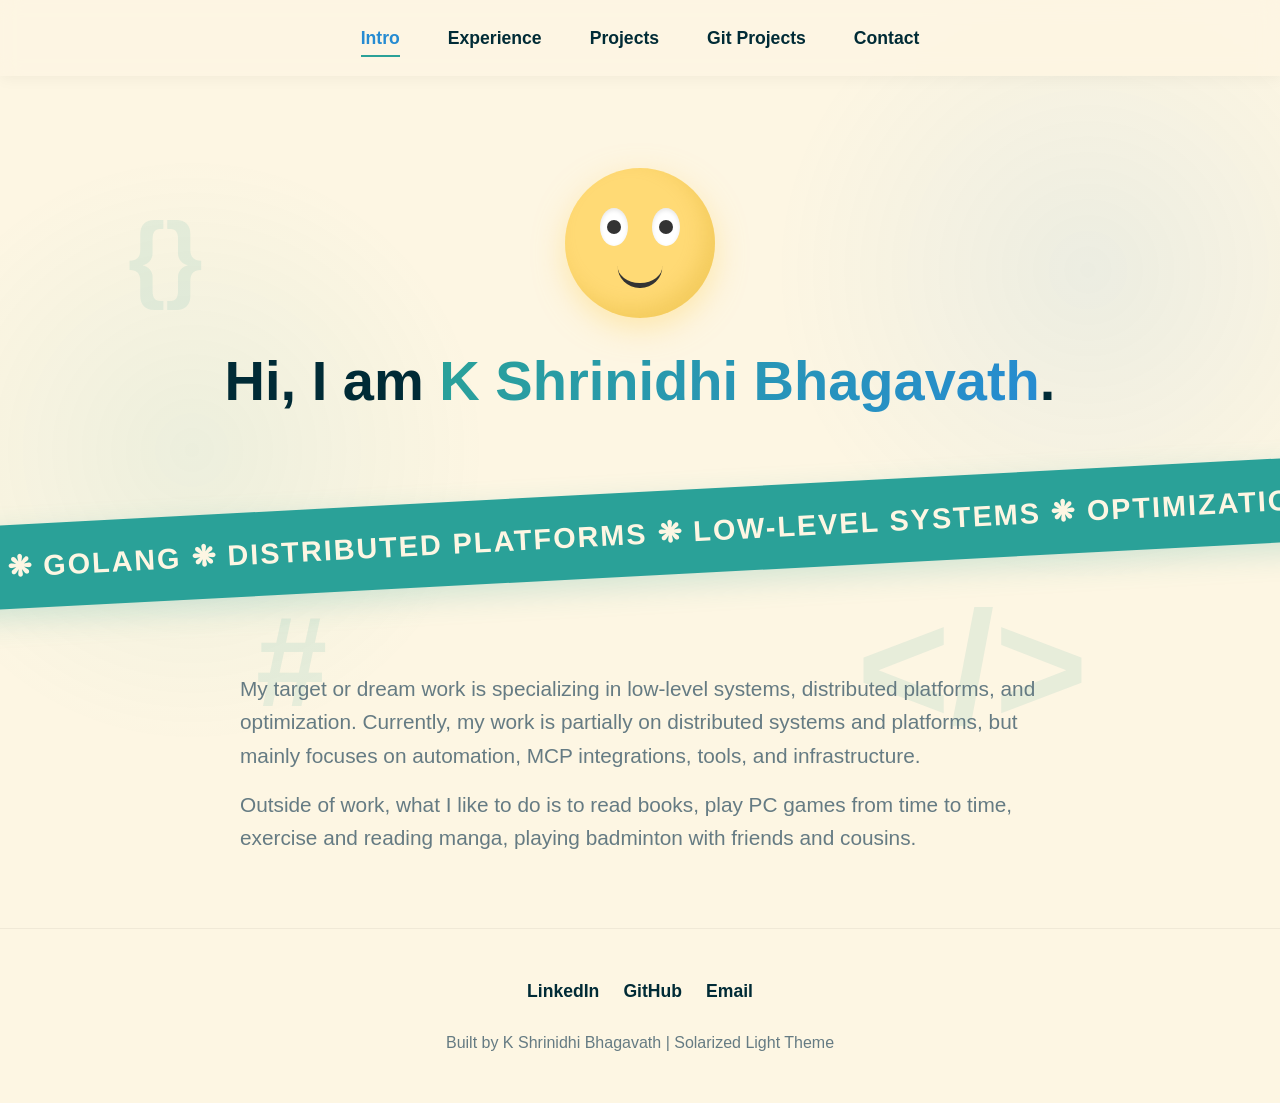
==== index.html @ 5f4f1380 "Completely overhauled portfolio to modern single-page Solarized Light theme with CSS animations" ====
<!DOCTYPE html>
<html lang="en">
<head>
    <meta charset="UTF-8">
    <meta name="viewport" content="width=device-width, initial-scale=1.0">
    <title>K Shrinidhi Bhagavath | Software Engineer</title>
    <link rel="stylesheet" href="assets/css/style.css">
    <script src="assets/js/main.js" defer></script>
</head>
<body>
    <div id="grid-trail"></div>
    <div class="bg-animation"></div>
    
    <!-- Floating Background Shapes -->
    <div class="floating-shape shape-1">{}</div>
    <div class="floating-shape shape-2">&lt;/&gt;</div>
    <div class="floating-shape shape-3">#</div>

    <nav>
        <a href="index.html" class="active">Intro</a>
        <a href="experience.html">Experience</a>
        <a href="projects.html">Projects</a>
        <a href="git_projects.html">Git Projects</a>
        <a href="contact.html">Contact</a>
    </nav>
    <div class="container">
        
        <section id="intro" class="page-section fade-up" style="margin-top: 3rem;">
            <header class="hero">
                <!-- Cute Interactive Face -->
                <div class="interactive-face" id="interactive-face">
                    <div class="eye left-eye"><div class="pupil"></div></div>
                    <div class="eye right-eye"><div class="pupil"></div></div>
                    <div class="mouth smile" id="face-mouth"></div>
                </div>

                <h1>Hi, I am <span>K Shrinidhi Bhagavath</span>.</h1>
                
                <!-- Marquee Animation (Pizza Burger Style) -->
                <div class="marquee-wrapper">
                    <div class="marquee">
                        <span>C++ ❋ GOLANG ❋ DISTRIBUTED PLATFORMS ❋ LOW-LEVEL SYSTEMS ❋ OPTIMIZATION ❋ KUBERNETES</span>
                        <span>C++ ❋ GOLANG ❋ DISTRIBUTED PLATFORMS ❋ LOW-LEVEL SYSTEMS ❋ OPTIMIZATION ❋ KUBERNETES</span>
                    </div>
                </div>

                <div style="font-size: 1.15rem; max-width: 800px; text-align: left; margin-top: 2rem; color: var(--text-main);">
                    <p style="margin-bottom: 1rem;">My target or dream work is specializing in low-level systems, distributed platforms, and optimization. Currently, my work is partially on distributed systems and platforms, but mainly focuses on automation, MCP integrations, tools, and infrastructure.</p>
                    <p>Outside of work, what I like to do is to read books, play PC games from time to time, exercise and reading manga, playing badminton with friends and cousins.</p>
                </div>
            </header>
        </section>

    </div>
    <footer>
        <div class="social-links">
            <a href="https://www.linkedin.com/in/kashribha/" target="_blank">LinkedIn</a>
            <a href="https://github.com/kaybee1928" target="_blank">GitHub</a>
            <a href="mailto:shrinidhibhagavath11@gmail.com">Email</a>
        </div>
        <p>Built by K Shrinidhi Bhagavath | Solarized Light Theme</p>
    </footer>
</body>
</html>
---- assets/css/style.css ----
:root {
  --base03:    #002b36;
  --base02:    #073642;
  --base01:    #586e75;
  --base00:    #657b83;
  --base0:     #839496;
  --base1:     #93a1a1;
  --base2:     #eee8d5;
  --base3:     #fdf6e3;
  --yellow:    #b58900;
  --orange:    #cb4b16;
  --red:       #dc322f;
  --magenta:   #d33682;
  --violet:    #6c71c4;
  --blue:      #268bd2;
  --cyan:      #2aa198;
  --green:     #859900;

  --bg: var(--base3);
  --bg-alt: var(--base2);
  --text-main: var(--base00);
  --text-bold: var(--base03);
  --accent: var(--cyan);
}

* { margin: 0; padding: 0; box-sizing: border-box; }

body {
  font-family: 'Segoe UI', Tahoma, Geneva, Verdana, sans-serif;
  background-color: var(--bg);
  color: var(--text-main);
  line-height: 1.6;
  overflow-x: hidden;
  display: flex;
  flex-direction: column;
  min-height: 100vh;
}

/* Background animation */
.bg-animation {
  position: fixed;
  top: 0; left: 0; width: 100vw; height: 100vh;
  z-index: -1;
  background: radial-gradient(circle at 15% 50%, rgba(42, 161, 152, 0.08), transparent 25%),
              radial-gradient(circle at 85% 30%, rgba(38, 139, 210, 0.08), transparent 25%);
  animation: bgShift 15s ease-in-out infinite alternate;
}

@keyframes bgShift {
  0% { transform: scale(1) translate(0px, 0px); }
  50% { transform: scale(1.1) translate(20px, -20px); }
  100% { transform: scale(1) translate(-20px, 20px); }
}

nav {
  display: flex;
  justify-content: center;
  padding: 1.5rem;
  background: rgba(253, 246, 227, 0.9);
  backdrop-filter: blur(10px);
  position: fixed;
  width: 100%;
  top: 0;
  z-index: 100;
  box-shadow: 0 2px 15px rgba(0,0,0,0.05);
}

nav a {
  color: var(--text-bold);
  text-decoration: none;
  margin: 0 1.5rem;
  font-weight: 600;
  font-size: 1.1rem;
  position: relative;
  transition: color 0.3s ease;
}

nav a:hover { color: var(--accent); }
nav a.active { color: var(--blue); }

nav a::after {
  content: '';
  position: absolute;
  width: 0; height: 2px;
  bottom: -5px; left: 0;
  background-color: var(--accent);
  transition: width 0.3s ease;
}

nav a:hover::after, nav a.active::after { width: 100%; }

.container {
  max-width: 1100px;
  margin: 120px auto 50px;
  padding: 0 2rem;
  flex: 1;
}

.page-section {
  animation: fadeIn 0.8s ease-out forwards;
}

header.hero {
  display: flex;
  flex-direction: column;
  justify-content: center;
  align-items: center;
  text-align: center;
  margin-top: 5vh;
}

.profile-img-container {
    width: 200px;
    height: 200px;
    border-radius: 50%;
    overflow: hidden;
    margin-bottom: 2rem;
    border: 4px solid var(--accent);
    box-shadow: 0 10px 25px rgba(42, 161, 152, 0.3);
}

.profile-img-container img {
    width: 100%;
    height: 100%;
    object-fit: cover;
}

@keyframes fadeIn {
  from { opacity: 0; transform: translateY(20px); }
  to { opacity: 1; transform: translateY(0); }
}

h1 {
  font-size: 3.5rem;
  color: var(--text-bold);
  line-height: 1.1;
  margin-bottom: 1rem;
}

h1 span {
  background: linear-gradient(120deg, var(--cyan), var(--blue));
  -webkit-background-clip: text;
  -webkit-text-fill-color: transparent;
  display: inline-block;
}

.hero p {
  font-size: 1.3rem;
  max-width: 800px;
  margin-bottom: 1.5rem;
  color: var(--text-main);
}

.hobbies-section {
    margin-top: 2rem;
    display: flex;
    justify-content: center;
    gap: 1.5rem;
    flex-wrap: wrap;
}

.hobby-badge {
    padding: 0.5rem 1.2rem;
    background: var(--bg-alt);
    border-radius: 30px;
    color: var(--text-bold);
    font-weight: 500;
    box-shadow: 0 2px 5px rgba(0,0,0,0.05);
    display: flex;
    align-items: center;
    gap: 0.5rem;
}

.section-title {
  font-size: 2.5rem;
  color: var(--text-bold);
  margin-bottom: 3rem;
  position: relative;
  display: inline-block;
}

.section-title::after {
  content: '';
  position: absolute;
  width: 50%;
  height: 4px;
  background: var(--accent);
  bottom: -10px;
  left: 0;
  border-radius: 2px;
}

/* Projects Grid & Cards */
.projects-grid {
  display: grid;
  grid-template-columns: repeat(auto-fill, minmax(320px, 1fr));
  gap: 2.5rem;
}

.project-card {
  background: var(--bg-alt);
  border-radius: 12px;
  overflow: hidden;
  transition: all 0.4s cubic-bezier(0.175, 0.885, 0.32, 1.275);
  box-shadow: 0 4px 15px rgba(0,0,0,0.05);
  border-top: 4px solid transparent;
  cursor: pointer;
  display: flex;
  flex-direction: column;
}

.project-card:hover {
  transform: translateY(-10px);
  box-shadow: 0 20px 35px rgba(0,0,0,0.1);
  border-top: 4px solid var(--accent);
}

.project-img {
    height: 180px;
    width: 100%;
    background-color: var(--base2);
    display: flex;
    align-items: center;
    justify-content: center;
    overflow: hidden;
}

.project-img img {
    width: 100%;
    height: 100%;
    object-fit: cover;
    transition: transform 0.5s ease;
}

.project-card:hover .project-img img {
    transform: scale(1.05);
}

.project-content {
    padding: 1.5rem;
    flex-grow: 1;
    display: flex;
    flex-direction: column;
}

.project-content h3 {
  font-size: 1.3rem;
  color: var(--text-bold);
  margin-bottom: 0.8rem;
}

.project-content .year {
  display: inline-block;
  padding: 0.2rem 0.8rem;
  background: rgba(38, 139, 210, 0.1);
  color: var(--blue);
  border-radius: 20px;
  font-size: 0.8rem;
  font-weight: bold;
  margin-bottom: 1rem;
  align-self: flex-start;
}

.project-content p.short-desc {
  margin-bottom: 1.5rem;
  font-size: 0.95rem;
  color: var(--text-main);
  flex-grow: 1;
}

/* Timeline for Experience */
.timeline {
  border-left: 2px solid var(--accent);
  padding-left: 2rem;
  margin-left: 1rem;
  max-width: 800px;
}

.timeline-item {
  position: relative;
  margin-bottom: 3rem;
  background: var(--bg-alt);
  padding: 2rem;
  border-radius: 8px;
  box-shadow: 0 4px 10px rgba(0,0,0,0.03);
}

.timeline-item::before {
  content: '';
  position: absolute;
  width: 20px; height: 20px;
  background: var(--accent);
  border-radius: 50%;
  left: -2.8rem;
  top: 30px;
  box-shadow: 0 0 0 6px var(--bg);
}

.timeline-date {
  color: var(--accent);
  font-weight: bold;
  margin-bottom: 0.5rem;
  display: block;
  font-size: 1.1rem;
}

.timeline-content h3 {
  color: var(--text-bold);
  font-size: 1.5rem;
  margin-bottom: 0.2rem;
}

.timeline-content h4 {
  color: var(--base01);
  font-weight: 600;
  font-size: 1.1rem;
  margin-bottom: 1rem;
}

.timeline-content ul {
    list-style: none;
}

.timeline-content ul li {
    margin-bottom: 0.8rem;
    padding-left: 1.5rem;
    position: relative;
}

.timeline-content ul li::before {
    content: '▹';
    position: absolute;
    left: 0;
    color: var(--accent);
}

/* Contact Form */
.contact-form {
    max-width: 600px;
    background: var(--bg-alt);
    padding: 3rem;
    border-radius: 12px;
    box-shadow: 0 10px 30px rgba(0,0,0,0.05);
}

.form-group {
    margin-bottom: 1.5rem;
}

.form-group label {
    display: block;
    margin-bottom: 0.5rem;
    color: var(--text-bold);
    font-weight: 600;
}

.form-group input, .form-group textarea {
    width: 100%;
    padding: 1rem;
    border: 2px solid var(--base2);
    border-radius: 6px;
    background: var(--bg);
    color: var(--text-main);
    font-family: inherit;
    font-size: 1rem;
    transition: all 0.3s ease;
}

.form-group input:focus, .form-group textarea:focus {
    outline: none;
    border-color: var(--accent);
    box-shadow: 0 0 0 3px rgba(42, 161, 152, 0.1);
}

.btn-submit {
    padding: 1rem 2.5rem;
    background-color: var(--accent);
    color: var(--bg);
    border: none;
    border-radius: 4px;
    font-weight: bold;
    font-size: 1.1rem;
    cursor: pointer;
    transition: all 0.3s ease;
    width: 100%;
}

.btn-submit:hover {
    background-color: var(--blue);
    transform: translateY(-2px);
    box-shadow: 0 5px 15px rgba(38, 139, 210, 0.4);
}

/* Modal styles */
.modal-overlay {
    position: fixed;
    top: 0; left: 0; width: 100%; height: 100%;
    background: rgba(0, 43, 54, 0.6);
    backdrop-filter: blur(5px);
    display: flex;
    align-items: center;
    justify-content: center;
    z-index: 1000;
    opacity: 0;
    pointer-events: none;
    transition: opacity 0.3s ease;
}

.modal-overlay.active {
    opacity: 1;
    pointer-events: all;
}

.modal-content {
    background: var(--bg);
    width: 90%;
    max-width: 800px;
    max-height: 90vh;
    overflow-y: auto;
    border-radius: 12px;
    padding: 3rem;
    position: relative;
    transform: translateY(30px) scale(0.95);
    transition: all 0.3s cubic-bezier(0.175, 0.885, 0.32, 1.275);
    box-shadow: 0 25px 50px rgba(0,0,0,0.2);
}

.modal-overlay.active .modal-content {
    transform: translateY(0) scale(1);
}

.modal-close {
    position: absolute;
    top: 1.5rem; right: 1.5rem;
    background: var(--bg-alt);
    border: none;
    width: 40px; height: 40px;
    border-radius: 50%;
    font-size: 1.5rem;
    color: var(--text-bold);
    cursor: pointer;
    display: flex;
    align-items: center;
    justify-content: center;
    transition: all 0.2s ease;
}

.modal-close:hover {
    background: var(--red);
    color: var(--bg);
}

.modal-body h2 {
    color: var(--text-bold);
    font-size: 2rem;
    margin-bottom: 1rem;
    padding-right: 2rem;
}

.modal-body .modal-meta {
    color: var(--accent);
    font-weight: 600;
    margin-bottom: 2rem;
    display: flex;
    gap: 1rem;
}

.modal-body p {
    margin-bottom: 1.5rem;
    font-size: 1.1rem;
}

.modal-body ul {
    margin-bottom: 2rem;
    padding-left: 1.5rem;
}

.modal-body ul li {
    margin-bottom: 0.8rem;
}

footer {
  text-align: center;
  padding: 3rem;
  border-top: 1px solid rgba(0,0,0,0.05);
  margin-top: auto;
}

.social-links {
  display: flex;
  justify-content: center;
  gap: 1.5rem;
  margin-bottom: 1.5rem;
}

.social-links a {
  color: var(--text-bold);
  font-size: 1.1rem;
  transition: all 0.3s ease;
  text-decoration: none;
  font-weight: bold;
}

.social-links a:hover {
  color: var(--accent);
  transform: translateY(-3px);
}

.fade-up {
  opacity: 0;
  transform: translateY(30px);
  transition: opacity 0.8s ease-out, transform 0.8s ease-out;
}

.fade-up.visible {
  opacity: 1;
  transform: translateY(0);
}






/* Interactive Face (Super Cute!) */
.interactive-face {
    width: 150px; height: 150px;
    background: #ffda75;
    border-radius: 50%;
    position: relative;
    margin: 0 auto 2rem;
    box-shadow: inset -10px -10px 20px rgba(200, 150, 0, 0.2), 0 10px 30px rgba(255, 218, 117, 0.5);
    cursor: pointer;
    z-index: 10;
    transition: transform 0.2s cubic-bezier(0.175, 0.885, 0.32, 1.275);
}
.interactive-face:hover { transform: scale(1.05); }

.eye {
    width: 28px; height: 38px;
    background: white;
    border-radius: 50%;
    position: absolute;
    top: 40px;
    box-shadow: inset 0 2px 4px rgba(0,0,0,0.1);
    transition: all 0.1s;
}
.eye.blink { height: 4px; top: 58px; background: #333; box-shadow: none; }
.eye.blink .pupil { display: none; }
.left-eye { left: 35px; } .right-eye { right: 35px; }

.pupil {
    width: 14px; height: 14px; background: #333;
    border-radius: 50%; position: absolute; top: 50%; left: 50%;
    transform: translate(-50%, -50%);
}

.mouth {
    position: absolute; bottom: 30px; left: 50%;
    transform: translateX(-50%);
    transition: all 0.2s cubic-bezier(0.175, 0.885, 0.32, 1.275);
    box-sizing: border-box;
}

/* Emotions */
.mouth.smile {
    width: 45px; height: 22px;
    border-bottom: 5px solid #333;
    border-radius: 0 0 50px 50px;
}
.mouth.surprised {
    width: 22px; height: 22px; background: #333; border-radius: 50%;
}
.mouth.neutral {
    width: 25px; height: 6px; background: #333; border-radius: 4px;
}
.mouth.big-smile {
    width: 50px; height: 30px; background: #333; border-radius: 0 0 50px 50px; overflow: hidden;
}
.mouth.big-smile::after {
    content:''; position:absolute; bottom:-5px; left:50%; transform:translateX(-50%);
    width:35px; height:20px; background:#ff6b81; border-radius:50%;
}
.mouth.kissing {
    width: 18px; height: 18px; border: 5px solid #333; border-radius: 50%; background: transparent;
}
.mouth.proud {
    width: 35px; height: 12px; border-top: 5px solid #333; border-radius: 50px 50px 0 0;
    transform: translateX(-50%) rotate(15deg);
}
.mouth.excited {
    width: 45px; height: 35px; background: #333; border-radius: 0 0 50px 50px; overflow: hidden;
}
.mouth.excited::after {
    content:''; position:absolute; bottom:0; left:50%; transform:translateX(-50%);
    width:25px; height:15px; background:#ff6b81; border-radius:50% 50% 0 0;
}

/* Grid Trail */
#grid-trail {
    position: fixed; top: 0; left: 0; width: 100vw; height: 100vh;
    z-index: -2; display: grid;
    grid-template-columns: repeat(var(--columns), 1fr);
    grid-template-rows: repeat(var(--rows), 1fr);
}
.grid-cell {
    border-right: 1px solid rgba(42, 161, 152, 0.04);
    border-bottom: 1px solid rgba(42, 161, 152, 0.04);
    transition: background-color 0.8s ease, transform 0.5s ease;
}
.grid-cell.active {
    background-color: rgba(42, 161, 152, 0.25);
    transform: scale(0.85);
    transition: none;
    border-radius: 6px;
}

/* Pizza-Burger Style Marquee & Shapes */
.marquee-wrapper {
    width: 110vw; overflow: hidden; background: var(--accent); color: var(--bg);
    padding: 1.2rem 0; transform: rotate(-3deg);
    margin: 4rem -5vw; box-shadow: 0 10px 30px rgba(42, 161, 152, 0.2);
    position: relative; z-index: 5;
}
.marquee {
    white-space: nowrap; display: flex; animation: scrollMarquee 25s linear infinite;
    font-weight: 800; font-size: 1.8rem; letter-spacing: 2px;
}
.marquee span { padding-right: 3rem; }
@keyframes scrollMarquee { 0% { transform: translateX(0%); } 100% { transform: translateX(-50%); } }

.floating-shape {
    position: fixed; font-weight: 900; color: rgba(42, 161, 152, 0.1);
    z-index: -1; pointer-events: none; transition: transform 0.1s linear;
}
.shape-1 { top: 20%; left: 10%; font-size: 6rem; }
.shape-2 { top: 60%; right: 15%; font-size: 10rem; }
.shape-3 { bottom: 15%; left: 20%; font-size: 8rem; }
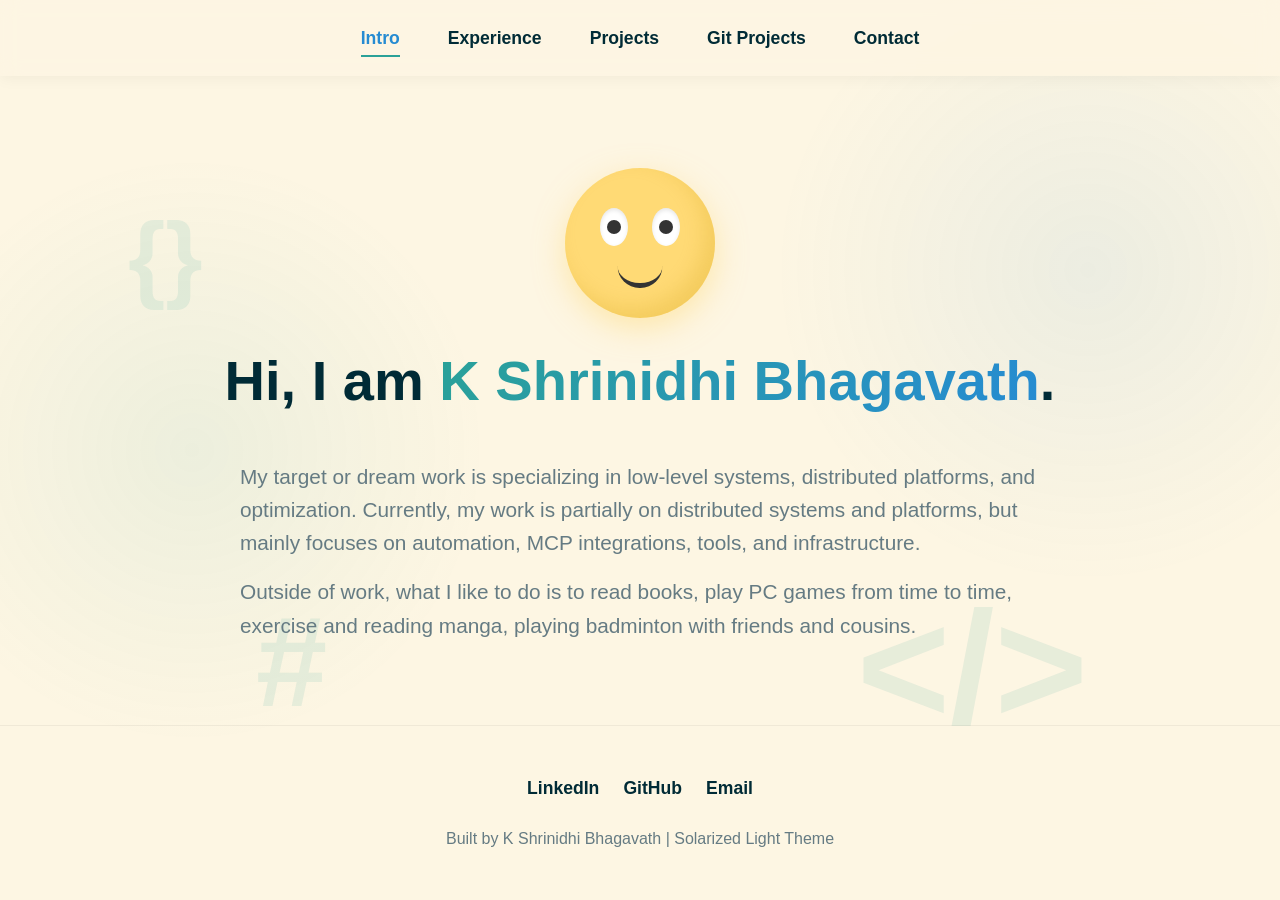
==== commit fc5f4c52: "Fix UI animations" ====
--- a/index.html
+++ b/index.html
@@ -36,14 +36,6 @@
 
                 <h1>Hi, I am <span>K Shrinidhi Bhagavath</span>.</h1>
                 
-                <!-- Marquee Animation (Pizza Burger Style) -->
-                <div class="marquee-wrapper">
-                    <div class="marquee">
-                        <span>C++ ❋ GOLANG ❋ DISTRIBUTED PLATFORMS ❋ LOW-LEVEL SYSTEMS ❋ OPTIMIZATION ❋ KUBERNETES</span>
-                        <span>C++ ❋ GOLANG ❋ DISTRIBUTED PLATFORMS ❋ LOW-LEVEL SYSTEMS ❋ OPTIMIZATION ❋ KUBERNETES</span>
-                    </div>
-                </div>
-
                 <div style="font-size: 1.15rem; max-width: 800px; text-align: left; margin-top: 2rem; color: var(--text-main);">
                     <p style="margin-bottom: 1rem;">My target or dream work is specializing in low-level systems, distributed platforms, and optimization. Currently, my work is partially on distributed systems and platforms, but mainly focuses on automation, MCP integrations, tools, and infrastructure.</p>
                     <p>Outside of work, what I like to do is to read books, play PC games from time to time, exercise and reading manga, playing badminton with friends and cousins.</p>
--- a/assets/css/style.css
+++ b/assets/css/style.css
@@ -636,3 +636,26 @@
 .shape-1 { top: 20%; left: 10%; font-size: 6rem; }
 .shape-2 { top: 60%; right: 15%; font-size: 10rem; }
 .shape-3 { bottom: 15%; left: 20%; font-size: 8rem; }
+
+/* Fixed Grid Trail */
+#grid-trail {
+    position: fixed;
+    top: 0; left: 0;
+    width: 100vw; height: 100vh;
+    z-index: -2;
+    display: grid;
+    grid-template-columns: repeat(var(--columns), 1fr);
+    grid-template-rows: repeat(var(--rows), 1fr);
+    overflow: hidden;
+    pointer-events: none; /* Crucial: Let mouse events pass through to document! */
+}
+.grid-cell {
+    border-right: 1px solid rgba(42, 161, 152, 0.05); /* very faint line */
+    border-bottom: 1px solid rgba(42, 161, 152, 0.05);
+    transition: background-color 0.8s ease; /* Slow fade out */
+    background-color: transparent;
+}
+.grid-cell.active {
+    background-color: rgba(42, 161, 152, 0.25); /* Cyan highlight */
+    transition: background-color 0s; /* Instant highlight */
+}
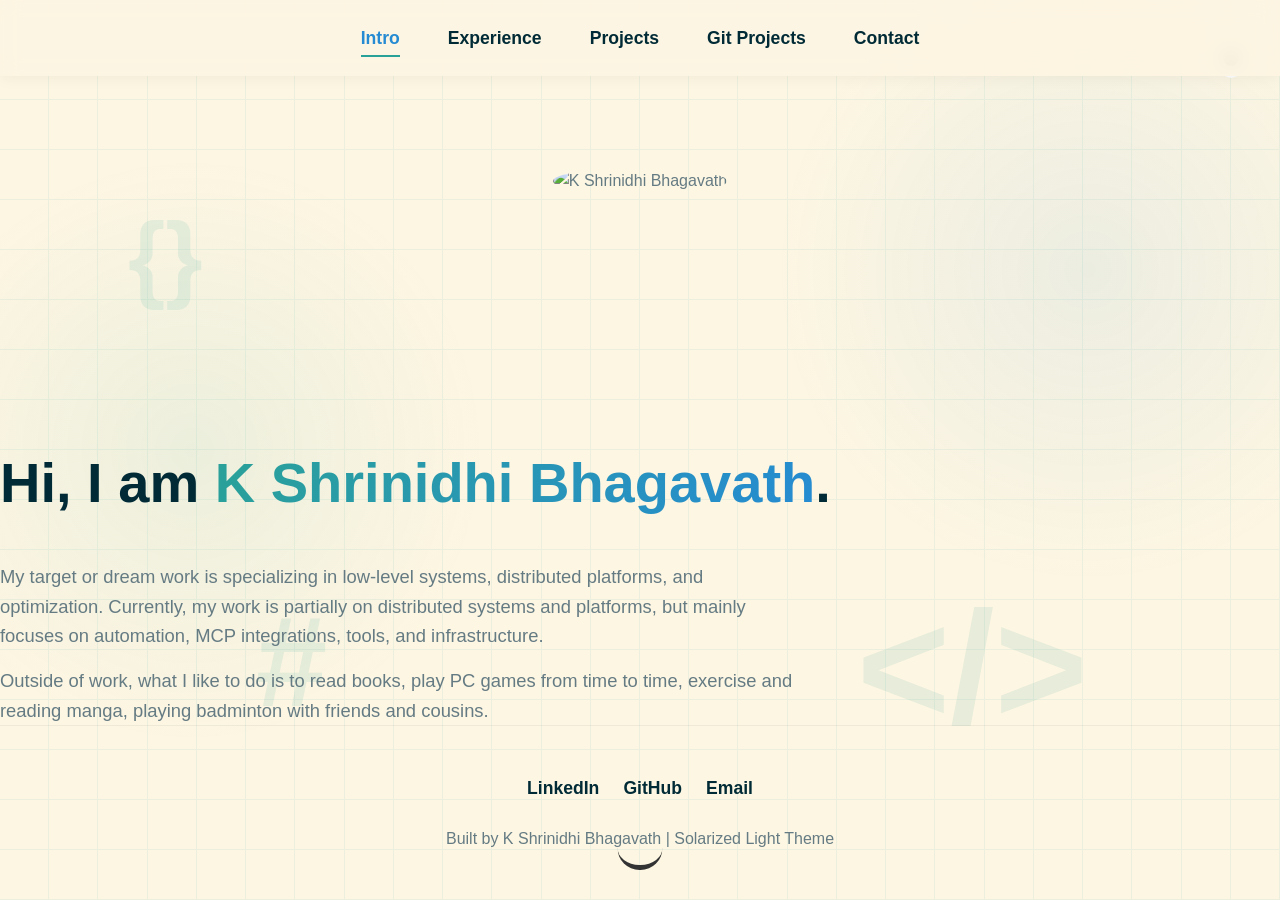
==== commit 94d3d323: "Revert interactive face to profile picture and fix modals" ====
--- a/index.html
+++ b/index.html
@@ -28,8 +28,7 @@
         <section id="intro" class="page-section fade-up" style="margin-top: 3rem;">
             <header class="hero">
                 <!-- Cute Interactive Face -->
-                <div class="interactive-face" id="interactive-face">
-                    <div class="eye left-eye"><div class="pupil"></div></div>
+                <div class="profile-pic"><img src="images/profile.jpeg" alt="K Shrinidhi Bhagavath" style="width: 150px; height: 150px; border-radius: 50%; object-fit: cover; border: 4px solid var(--primary-color);"></div></div>
                     <div class="eye right-eye"><div class="pupil"></div></div>
                     <div class="mouth smile" id="face-mouth"></div>
                 </div>
--- a/assets/css/style.css
+++ b/assets/css/style.css
@@ -659,3 +659,25 @@
     background-color: rgba(42, 161, 152, 0.25); /* Cyan highlight */
     transition: background-color 0s; /* Instant highlight */
 }
+
+#grid-trail {
+    position: fixed;
+    top: 0; left: 0;
+    width: 100vw; height: 100vh;
+    z-index: -2;
+    display: grid;
+    grid-template-columns: repeat(var(--columns), 1fr);
+    grid-template-rows: repeat(var(--rows), 1fr);
+    overflow: hidden;
+    pointer-events: none;
+}
+.grid-cell {
+    border-right: 1px solid rgba(42, 161, 152, 0.08);
+    border-bottom: 1px solid rgba(42, 161, 152, 0.08);
+    background-color: transparent;
+    transition: background-color 0.8s ease;
+}
+.grid-cell.active {
+    background-color: rgba(42, 161, 152, 0.4);
+    transition: background-color 0s;
+}
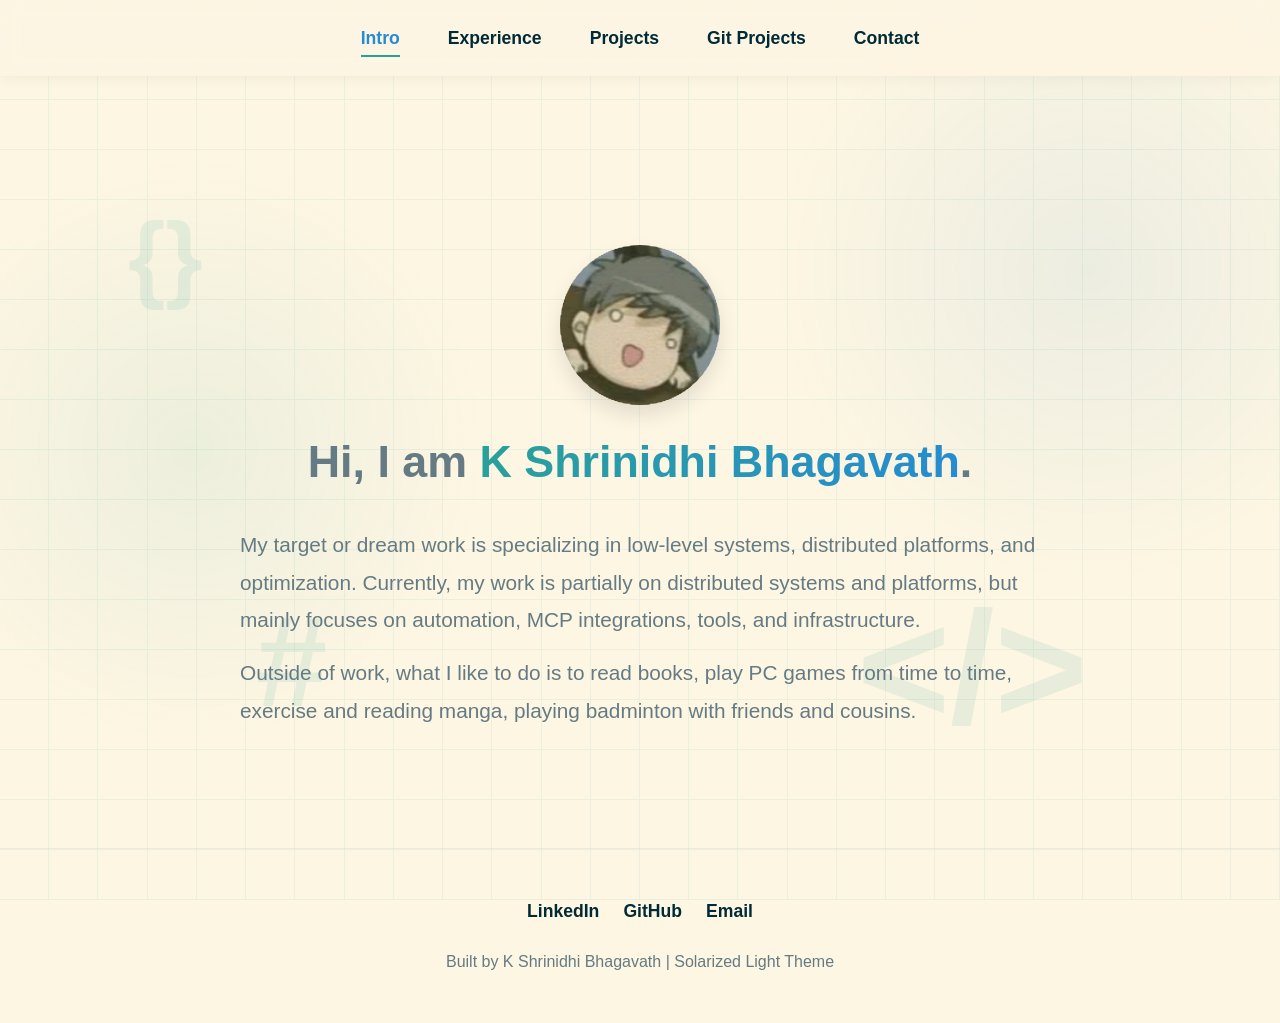
==== commit 045ae9db: "Fix hero alignment and image loading directly via inline styles" ====
--- a/index.html
+++ b/index.html
@@ -26,16 +26,14 @@
     <div class="container">
         
         <section id="intro" class="page-section fade-up" style="margin-top: 3rem;">
-            <header class="hero">
-                <!-- Cute Interactive Face -->
-                <div class="profile-pic"><img src="images/profile.jpeg" alt="K Shrinidhi Bhagavath" style="width: 150px; height: 150px; border-radius: 50%; object-fit: cover; border: 4px solid var(--primary-color);"></div></div>
-                    <div class="eye right-eye"><div class="pupil"></div></div>
-                    <div class="mouth smile" id="face-mouth"></div>
+            <header class="hero" style="display: flex; flex-direction: column; align-items: center; justify-content: center; text-align: center; min-height: 70vh; margin: 0 auto; max-width: 900px; padding-top: 2rem;">
+                <div class="profile-pic" style="margin-bottom: 2rem; border-radius: 50%; overflow: hidden; width: 160px; height: 160px; border: 4px solid var(--primary-color); box-shadow: 0 10px 20px rgba(0,0,0,0.1); background-color: var(--bg-alt);">
+                    <img src="images/usr.png" alt="K Shrinidhi Bhagavath" style="width: 100%; height: 100%; object-fit: cover; display: block;" onerror="this.onerror=null; this.src='images/usr2.png';">
                 </div>
 
-                <h1>Hi, I am <span>K Shrinidhi Bhagavath</span>.</h1>
+                <h1 style="font-size: 2.8rem; font-weight: 700; margin-bottom: 1.5rem; color: var(--text-main);">Hi, I am <span style="color: var(--primary-color);">K Shrinidhi Bhagavath</span>.</h1>
                 
-                <div style="font-size: 1.15rem; max-width: 800px; text-align: left; margin-top: 2rem; color: var(--text-main);">
+                <div style="font-size: 1.15rem; max-width: 800px; text-align: left; margin-top: 1rem; color: var(--text-main); line-height: 1.8;">
                     <p style="margin-bottom: 1rem;">My target or dream work is specializing in low-level systems, distributed platforms, and optimization. Currently, my work is partially on distributed systems and platforms, but mainly focuses on automation, MCP integrations, tools, and infrastructure.</p>
                     <p>Outside of work, what I like to do is to read books, play PC games from time to time, exercise and reading manga, playing badminton with friends and cousins.</p>
                 </div>
--- a/assets/css/style.css
+++ b/assets/css/style.css
@@ -101,12 +101,13 @@
 }
 
 header.hero {
-  display: flex;
-  flex-direction: column;
-  justify-content: center;
-  align-items: center;
-  text-align: center;
-  margin-top: 5vh;
+    display: flex;
+    flex-direction: column;
+    align-items: center;
+    justify-content: center;
+    text-align: center;
+    min-height: 60vh;
+    position: relative;
 }
 
 .profile-img-container {
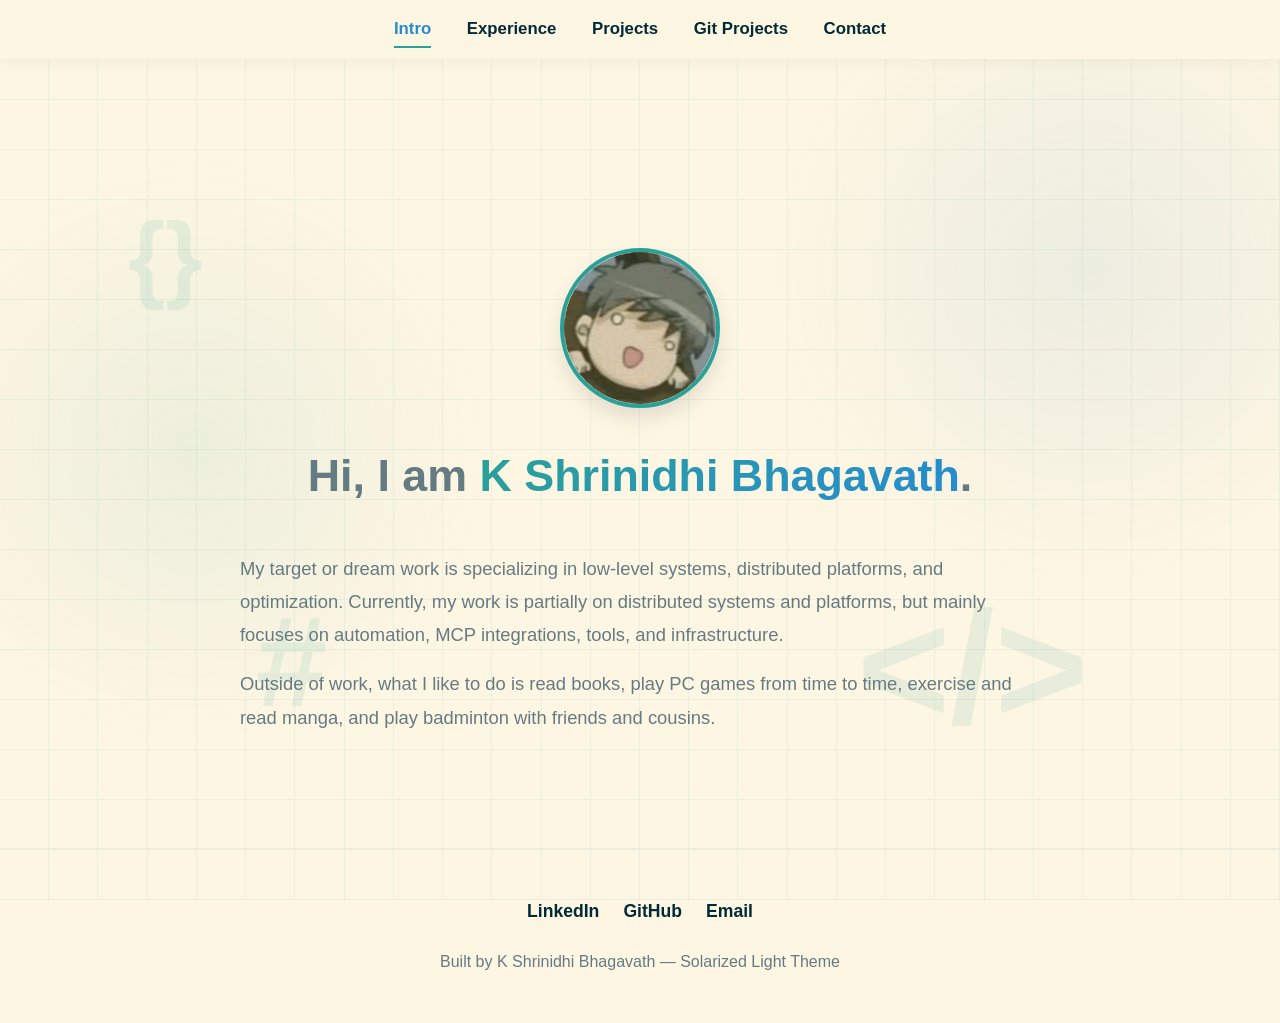
==== commit 7b6f0aa9: "Major refactor: fix all audit issues, clean structure, standards-compliant codebase - Deleted: asset" ====
--- a/index.html
+++ b/index.html
@@ -3,15 +3,18 @@
 <head>
     <meta charset="UTF-8">
     <meta name="viewport" content="width=device-width, initial-scale=1.0">
-    <title>K Shrinidhi Bhagavath | Software Engineer</title>
+    <meta name="description" content="K Shrinidhi Bhagavath — Senior Software Engineer at Akamai, specializing in low-level systems, distributed platforms, and optimization.">
+    <meta property="og:title" content="K Shrinidhi Bhagavath | Software Engineer">
+    <meta property="og:description" content="Senior Software Engineer at Akamai specializing in low-level systems, distributed platforms, and optimization.">
+    <meta property="og:type" content="website">
+    <meta property="og:url" content="https://kashribha.github.io/">
+    <title>K Shrinidhi Bhagavath | Intro</title>
     <link rel="stylesheet" href="assets/css/style.css">
     <script src="assets/js/main.js" defer></script>
 </head>
 <body>
     <div id="grid-trail"></div>
     <div class="bg-animation"></div>
-    
-    <!-- Floating Background Shapes -->
     <div class="floating-shape shape-1">{}</div>
     <div class="floating-shape shape-2">&lt;/&gt;</div>
     <div class="floating-shape shape-3">#</div>
@@ -23,31 +26,46 @@
         <a href="git_projects.html">Git Projects</a>
         <a href="contact.html">Contact</a>
     </nav>
+
     <div class="container">
-        
-        <section id="intro" class="page-section fade-up" style="margin-top: 3rem;">
-            <header class="hero" style="display: flex; flex-direction: column; align-items: center; justify-content: center; text-align: center; min-height: 70vh; margin: 0 auto; max-width: 900px; padding-top: 2rem;">
-                <div class="profile-pic" style="margin-bottom: 2rem; border-radius: 50%; overflow: hidden; width: 160px; height: 160px; border: 4px solid var(--primary-color); box-shadow: 0 10px 20px rgba(0,0,0,0.1); background-color: var(--bg-alt);">
-                    <img src="images/usr.png" alt="K Shrinidhi Bhagavath" style="width: 100%; height: 100%; object-fit: cover; display: block;" onerror="this.onerror=null; this.src='images/usr2.png';">
+        <section id="intro" class="page-section fade-up">
+            <header class="hero">
+                <div class="profile-pic">
+                    <img
+                        src="images/usr.png"
+                        alt="K Shrinidhi Bhagavath"
+                        width="160"
+                        height="160"
+                        onerror="this.onerror=null; this.src='images/usr2.png';"
+                    >
                 </div>
 
-                <h1 style="font-size: 2.8rem; font-weight: 700; margin-bottom: 1.5rem; color: var(--text-main);">Hi, I am <span style="color: var(--primary-color);">K Shrinidhi Bhagavath</span>.</h1>
-                
-                <div style="font-size: 1.15rem; max-width: 800px; text-align: left; margin-top: 1rem; color: var(--text-main); line-height: 1.8;">
-                    <p style="margin-bottom: 1rem;">My target or dream work is specializing in low-level systems, distributed platforms, and optimization. Currently, my work is partially on distributed systems and platforms, but mainly focuses on automation, MCP integrations, tools, and infrastructure.</p>
-                    <p>Outside of work, what I like to do is to read books, play PC games from time to time, exercise and reading manga, playing badminton with friends and cousins.</p>
+                <h1 class="hero-title">
+                    Hi, I am <span>K Shrinidhi Bhagavath</span>.
+                </h1>
+
+                <div class="hero-body">
+                    <p>
+                        My target or dream work is specializing in low-level systems, distributed platforms,
+                        and optimization. Currently, my work is partially on distributed systems and platforms,
+                        but mainly focuses on automation, MCP integrations, tools, and infrastructure.
+                    </p>
+                    <p>
+                        Outside of work, what I like to do is read books, play PC games from time to time,
+                        exercise and read manga, and play badminton with friends and cousins.
+                    </p>
                 </div>
             </header>
         </section>
+    </div>
 
-    </div>
     <footer>
         <div class="social-links">
-            <a href="https://www.linkedin.com/in/kashribha/" target="_blank">LinkedIn</a>
-            <a href="https://github.com/kaybee1928" target="_blank">GitHub</a>
+            <a href="https://www.linkedin.com/in/kashribha/" target="_blank" rel="noopener noreferrer">LinkedIn</a>
+            <a href="https://github.com/kaybee1928" target="_blank" rel="noopener noreferrer">GitHub</a>
             <a href="mailto:shrinidhibhagavath11@gmail.com">Email</a>
         </div>
-        <p>Built by K Shrinidhi Bhagavath | Solarized Light Theme</p>
+        <p>Built by K Shrinidhi Bhagavath &mdash; Solarized Light Theme</p>
     </footer>
 </body>
-</html>+</html>
--- a/assets/css/style.css
+++ b/assets/css/style.css
@@ -1,223 +1,367 @@
+/* ============================================================
+   style.css — K Shrinidhi Bhagavath Portfolio
+   Theme: Solarized Light
+   ============================================================ */
+
+/* ------------------------------------------------------------
+   1. DESIGN TOKENS (Solarized Light Palette)
+   ------------------------------------------------------------ */
 :root {
-  --base03:    #002b36;
-  --base02:    #073642;
-  --base01:    #586e75;
-  --base00:    #657b83;
-  --base0:     #839496;
-  --base1:     #93a1a1;
-  --base2:     #eee8d5;
-  --base3:     #fdf6e3;
-  --yellow:    #b58900;
-  --orange:    #cb4b16;
-  --red:       #dc322f;
-  --magenta:   #d33682;
-  --violet:    #6c71c4;
-  --blue:      #268bd2;
-  --cyan:      #2aa198;
-  --green:     #859900;
-
-  --bg: var(--base3);
-  --bg-alt: var(--base2);
-  --text-main: var(--base00);
-  --text-bold: var(--base03);
-  --accent: var(--cyan);
-}
-
-* { margin: 0; padding: 0; box-sizing: border-box; }
+    --base03:  #002b36;
+    --base02:  #073642;
+    --base01:  #586e75;
+    --base00:  #657b83;
+    --base0:   #839496;
+    --base1:   #93a1a1;
+    --base2:   #eee8d5;
+    --base3:   #fdf6e3;
+    --yellow:  #b58900;
+    --orange:  #cb4b16;
+    --red:     #dc322f;
+    --magenta: #d33682;
+    --violet:  #6c71c4;
+    --blue:    #268bd2;
+    --cyan:    #2aa198;
+    --green:   #859900;
+
+    /* Semantic aliases */
+    --bg:           var(--base3);
+    --bg-alt:       var(--base2);
+    --text-main:    var(--base00);
+    --text-bold:    var(--base03);
+    --text-muted:   var(--base1);
+    --accent:       var(--cyan);
+    --primary-color: var(--cyan);
+}
+
+/* ------------------------------------------------------------
+   2. RESET & BASE
+   ------------------------------------------------------------ */
+*,
+*::before,
+*::after {
+    margin: 0;
+    padding: 0;
+    box-sizing: border-box;
+}
 
 body {
-  font-family: 'Segoe UI', Tahoma, Geneva, Verdana, sans-serif;
-  background-color: var(--bg);
-  color: var(--text-main);
-  line-height: 1.6;
-  overflow-x: hidden;
-  display: flex;
-  flex-direction: column;
-  min-height: 100vh;
-}
-
-/* Background animation */
+    font-family: 'Segoe UI', Tahoma, Geneva, Verdana, sans-serif;
+    background-color: var(--bg);
+    color: var(--text-main);
+    line-height: 1.6;
+    overflow-x: hidden;
+    display: flex;
+    flex-direction: column;
+    min-height: 100vh;
+}
+
+/* Scroll lock when modal is open */
+body.modal-open {
+    overflow: hidden;
+    position: fixed;
+    width: 100%;
+    height: 100%;
+}
+
+/* ------------------------------------------------------------
+   3. BACKGROUND ANIMATION
+   ------------------------------------------------------------ */
 .bg-animation {
-  position: fixed;
-  top: 0; left: 0; width: 100vw; height: 100vh;
-  z-index: -1;
-  background: radial-gradient(circle at 15% 50%, rgba(42, 161, 152, 0.08), transparent 25%),
-              radial-gradient(circle at 85% 30%, rgba(38, 139, 210, 0.08), transparent 25%);
-  animation: bgShift 15s ease-in-out infinite alternate;
+    position: fixed;
+    top: 0;
+    left: 0;
+    width: 100vw;
+    height: 100vh;
+    z-index: -1;
+    background:
+        radial-gradient(circle at 15% 50%, rgba(42, 161, 152, 0.08), transparent 25%),
+        radial-gradient(circle at 85% 30%, rgba(38, 139, 210, 0.08), transparent 25%);
+    animation: bgShift 15s ease-in-out infinite alternate;
 }
 
 @keyframes bgShift {
-  0% { transform: scale(1) translate(0px, 0px); }
-  50% { transform: scale(1.1) translate(20px, -20px); }
-  100% { transform: scale(1) translate(-20px, 20px); }
-}
-
+    0%   { transform: scale(1)   translate(0px, 0px); }
+    50%  { transform: scale(1.1) translate(20px, -20px); }
+    100% { transform: scale(1)   translate(-20px, 20px); }
+}
+
+/* ------------------------------------------------------------
+   4. GRID TRAIL (mouse hover effect)
+   ------------------------------------------------------------ */
+#grid-trail {
+    position: fixed;
+    top: 0;
+    left: 0;
+    width: 100vw;
+    height: 100vh;
+    z-index: -2;
+    display: grid;
+    grid-template-columns: repeat(var(--columns), 1fr);
+    grid-template-rows: repeat(var(--rows), 1fr);
+    overflow: hidden;
+    pointer-events: none;
+}
+
+.grid-cell {
+    border-right: 1px solid rgba(42, 161, 152, 0.08);
+    border-bottom: 1px solid rgba(42, 161, 152, 0.08);
+    background-color: transparent;
+    transition: background-color 0.8s ease;
+}
+
+.grid-cell.active {
+    background-color: rgba(42, 161, 152, 0.4);
+    transition: background-color 0s;
+}
+
+/* ------------------------------------------------------------
+   5. FLOATING PARALLAX SHAPES
+   ------------------------------------------------------------ */
+.floating-shape {
+    position: fixed;
+    font-weight: 900;
+    color: rgba(42, 161, 152, 0.1);
+    z-index: -1;
+    pointer-events: none;
+    transition: transform 0.1s linear;
+}
+
+.shape-1 { top: 20%;    left: 10%;  font-size: 6rem; }
+.shape-2 { top: 60%;    right: 15%; font-size: 10rem; }
+.shape-3 { bottom: 15%; left: 20%;  font-size: 8rem; }
+
+/* ------------------------------------------------------------
+   6. NAVIGATION
+   ------------------------------------------------------------ */
 nav {
-  display: flex;
-  justify-content: center;
-  padding: 1.5rem;
-  background: rgba(253, 246, 227, 0.9);
-  backdrop-filter: blur(10px);
-  position: fixed;
-  width: 100%;
-  top: 0;
-  z-index: 100;
-  box-shadow: 0 2px 15px rgba(0,0,0,0.05);
+    display: flex;
+    justify-content: center;
+    flex-wrap: wrap;
+    gap: 10px;
+    padding: 1rem;
+    background: rgba(253, 246, 227, 0.95);
+    backdrop-filter: blur(10px);
+    position: fixed;
+    width: 100%;
+    top: 0;
+    z-index: 100;
+    box-shadow: 0 2px 15px rgba(0, 0, 0, 0.05);
 }
 
 nav a {
-  color: var(--text-bold);
-  text-decoration: none;
-  margin: 0 1.5rem;
-  font-weight: 600;
-  font-size: 1.1rem;
-  position: relative;
-  transition: color 0.3s ease;
-}
-
-nav a:hover { color: var(--accent); }
+    color: var(--text-bold);
+    text-decoration: none;
+    margin: 0 0.8rem;
+    font-weight: 600;
+    font-size: 1.05rem;
+    position: relative;
+    transition: color 0.3s ease;
+    white-space: nowrap;
+}
+
+nav a:hover  { color: var(--accent); }
 nav a.active { color: var(--blue); }
 
 nav a::after {
-  content: '';
-  position: absolute;
-  width: 0; height: 2px;
-  bottom: -5px; left: 0;
-  background-color: var(--accent);
-  transition: width 0.3s ease;
-}
-
-nav a:hover::after, nav a.active::after { width: 100%; }
-
+    content: '';
+    position: absolute;
+    width: 0;
+    height: 2px;
+    bottom: -5px;
+    left: 0;
+    background-color: var(--accent);
+    transition: width 0.3s ease;
+}
+
+nav a:hover::after,
+nav a.active::after { width: 100%; }
+
+/* ------------------------------------------------------------
+   7. LAYOUT
+   ------------------------------------------------------------ */
 .container {
-  max-width: 1100px;
-  margin: 120px auto 50px;
-  padding: 0 2rem;
-  flex: 1;
+    max-width: 1400px;
+    width: 95%;
+    margin: 120px auto 50px;
+    padding: 0 1rem;
+    flex: 1;
 }
 
 .page-section {
-  animation: fadeIn 0.8s ease-out forwards;
-}
-
+    animation: fadeIn 0.8s ease-out forwards;
+}
+
+@keyframes fadeIn {
+    from { opacity: 0; transform: translateY(20px); }
+    to   { opacity: 1; transform: translateY(0); }
+}
+
+.fade-up {
+    opacity: 0;
+    transform: translateY(30px);
+    transition: opacity 0.8s ease-out, transform 0.8s ease-out;
+}
+
+.fade-up.visible {
+    opacity: 1;
+    transform: translateY(0);
+}
+
+/* ------------------------------------------------------------
+   8. HERO / INTRO
+   ------------------------------------------------------------ */
 header.hero {
     display: flex;
     flex-direction: column;
     align-items: center;
     justify-content: center;
     text-align: center;
-    min-height: 60vh;
-    position: relative;
-}
-
-.profile-img-container {
-    width: 200px;
-    height: 200px;
+    min-height: 70vh;
+    max-width: 900px;
+    margin: 3rem auto 0;
+    padding-top: 2rem;
+}
+
+.profile-pic {
+    margin-bottom: 2rem;
     border-radius: 50%;
     overflow: hidden;
-    margin-bottom: 2rem;
-    border: 4px solid var(--accent);
-    box-shadow: 0 10px 25px rgba(42, 161, 152, 0.3);
-}
-
-.profile-img-container img {
+    width: 160px;
+    height: 160px;
+    border: 4px solid var(--primary-color);
+    box-shadow: 0 10px 20px rgba(0, 0, 0, 0.1);
+    background-color: var(--bg-alt);
+}
+
+.profile-pic img {
     width: 100%;
     height: 100%;
     object-fit: cover;
-}
-
-@keyframes fadeIn {
-  from { opacity: 0; transform: translateY(20px); }
-  to { opacity: 1; transform: translateY(0); }
-}
-
-h1 {
-  font-size: 3.5rem;
-  color: var(--text-bold);
-  line-height: 1.1;
-  margin-bottom: 1rem;
-}
-
-h1 span {
-  background: linear-gradient(120deg, var(--cyan), var(--blue));
-  -webkit-background-clip: text;
-  -webkit-text-fill-color: transparent;
-  display: inline-block;
-}
-
-.hero p {
-  font-size: 1.3rem;
-  max-width: 800px;
-  margin-bottom: 1.5rem;
-  color: var(--text-main);
-}
-
-.hobbies-section {
-    margin-top: 2rem;
-    display: flex;
-    justify-content: center;
-    gap: 1.5rem;
-    flex-wrap: wrap;
-}
-
-.hobby-badge {
-    padding: 0.5rem 1.2rem;
+    display: block;
+}
+
+.hero-title {
+    font-size: 2.8rem;
+    font-weight: 700;
+    margin-bottom: 1.5rem;
+    color: var(--text-main);
+}
+
+.hero-title span {
+    background: linear-gradient(120deg, var(--cyan), var(--blue));
+    -webkit-background-clip: text;
+    -webkit-text-fill-color: transparent;
+    display: inline-block;
+}
+
+.hero-body {
+    font-size: 1.15rem;
+    max-width: 800px;
+    text-align: left;
+    margin-top: 1rem;
+    color: var(--text-main);
+    line-height: 1.8;
+}
+
+.hero-body p {
+    margin-bottom: 1rem;
+}
+
+/* ------------------------------------------------------------
+   9. SECTION TITLES
+   ------------------------------------------------------------ */
+.section-title {
+    font-size: 2.5rem;
+    color: var(--text-bold);
+    margin-bottom: 3rem;
+    position: relative;
+    display: inline-block;
+}
+
+.section-title::after {
+    content: '';
+    position: absolute;
+    width: 50%;
+    height: 4px;
+    background: var(--accent);
+    bottom: -10px;
+    left: 0;
+    border-radius: 2px;
+}
+
+.section-title.centered {
+    display: block;
+    text-align: center;
+}
+
+.section-title.centered::after {
+    left: 25%;
+}
+
+/* ------------------------------------------------------------
+   10. PROJECT CARDS & GRID
+   ------------------------------------------------------------ */
+#portfolio-grid {
+    perspective: 1500px;
+    display: grid;
+    grid-template-columns: repeat(2, 1fr);
+    gap: 2rem;
+}
+
+@media (max-width: 950px) {
+    #portfolio-grid {
+        grid-template-columns: 1fr;
+    }
+}
+
+.project-card {
     background: var(--bg-alt);
-    border-radius: 30px;
-    color: var(--text-bold);
-    font-weight: 500;
-    box-shadow: 0 2px 5px rgba(0,0,0,0.05);
-    display: flex;
-    align-items: center;
-    gap: 0.5rem;
-}
-
-.section-title {
-  font-size: 2.5rem;
-  color: var(--text-bold);
-  margin-bottom: 3rem;
-  position: relative;
-  display: inline-block;
-}
-
-.section-title::after {
-  content: '';
-  position: absolute;
-  width: 50%;
-  height: 4px;
-  background: var(--accent);
-  bottom: -10px;
-  left: 0;
-  border-radius: 2px;
-}
-
-/* Projects Grid & Cards */
-.projects-grid {
-  display: grid;
-  grid-template-columns: repeat(auto-fill, minmax(320px, 1fr));
-  gap: 2.5rem;
-}
-
-.project-card {
-  background: var(--bg-alt);
-  border-radius: 12px;
-  overflow: hidden;
-  transition: all 0.4s cubic-bezier(0.175, 0.885, 0.32, 1.275);
-  box-shadow: 0 4px 15px rgba(0,0,0,0.05);
-  border-top: 4px solid transparent;
-  cursor: pointer;
-  display: flex;
-  flex-direction: column;
-}
-
-.project-card:hover {
-  transform: translateY(-10px);
-  box-shadow: 0 20px 35px rgba(0,0,0,0.1);
-  border-top: 4px solid var(--accent);
+    border-radius: 12px;
+    overflow: hidden;
+    box-shadow: 0 4px 15px rgba(0, 0, 0, 0.05);
+    border-top: 4px solid transparent;
+    cursor: pointer;
+    display: flex;
+    flex-direction: column;
+    min-height: 600px;
+    max-height: 1200px;
+    opacity: 1;
+    transform: rotateX(0deg);
+    transform-origin: top center;
+    backface-visibility: hidden;
+    transition:
+        transform 0.6s cubic-bezier(0.4, 0, 0.2, 1),
+        opacity 0.5s ease,
+        max-height 0.6s cubic-bezier(0.4, 0, 0.2, 1),
+        margin 0.6s cubic-bezier(0.4, 0, 0.2, 1),
+        padding 0.6s cubic-bezier(0.4, 0, 0.2, 1),
+        box-shadow 0.3s ease,
+        border-color 0.3s ease;
+}
+
+.project-card:not(.hide-card):hover {
+    transform: translateY(-10px) rotateX(0deg);
+    box-shadow: 0 20px 35px rgba(0, 0, 0, 0.1);
+    border-top-color: var(--accent);
+}
+
+/* Pagination: 3D fold hidden state */
+.project-card.hide-card {
+    opacity: 0;
+    transform: rotateX(-90deg);
+    max-height: 0;
+    min-height: 0;
+    margin-top: 0;
+    margin-bottom: 0;
+    padding-top: 0;
+    padding-bottom: 0;
+    border: none;
+    pointer-events: none;
 }
 
 .project-img {
-    height: 180px;
+    height: 280px;
     width: 100%;
     background-color: var(--base2);
     display: flex;
@@ -245,77 +389,88 @@
 }
 
 .project-content h3 {
-  font-size: 1.3rem;
-  color: var(--text-bold);
-  margin-bottom: 0.8rem;
-}
-
-.project-content .year {
-  display: inline-block;
-  padding: 0.2rem 0.8rem;
-  background: rgba(38, 139, 210, 0.1);
-  color: var(--blue);
-  border-radius: 20px;
-  font-size: 0.8rem;
-  font-weight: bold;
-  margin-bottom: 1rem;
-  align-self: flex-start;
-}
-
-.project-content p.short-desc {
-  margin-bottom: 1.5rem;
-  font-size: 0.95rem;
-  color: var(--text-main);
-  flex-grow: 1;
-}
-
-/* Timeline for Experience */
+    font-size: 1.3rem;
+    color: var(--text-bold);
+    margin-bottom: 0.8rem;
+}
+
+.year-badge {
+    display: inline-block;
+    padding: 0.2rem 0.8rem;
+    background: rgba(38, 139, 210, 0.1);
+    color: var(--blue);
+    border-radius: 20px;
+    font-size: 0.8rem;
+    font-weight: bold;
+    margin-bottom: 1rem;
+    align-self: flex-start;
+}
+
+.short-desc {
+    margin-bottom: 1.5rem;
+    font-size: 0.95rem;
+    color: var(--text-main);
+    flex-grow: 1;
+}
+
+/* Pagination controls */
+.pagination-controls {
+    display: flex;
+    justify-content: center;
+    gap: 20px;
+    margin-top: 1.5rem;
+}
+
+/* ------------------------------------------------------------
+   11. EXPERIENCE TIMELINE
+   ------------------------------------------------------------ */
 .timeline {
-  border-left: 2px solid var(--accent);
-  padding-left: 2rem;
-  margin-left: 1rem;
-  max-width: 800px;
+    border-left: 2px solid var(--accent);
+    padding-left: 2rem;
+    margin-left: 1rem;
+    max-width: 800px;
 }
 
 .timeline-item {
-  position: relative;
-  margin-bottom: 3rem;
-  background: var(--bg-alt);
-  padding: 2rem;
-  border-radius: 8px;
-  box-shadow: 0 4px 10px rgba(0,0,0,0.03);
+    position: relative;
+    margin-bottom: 3rem;
+    background: var(--bg-alt);
+    padding: 2rem;
+    border-radius: 8px;
+    box-shadow: 0 4px 10px rgba(0, 0, 0, 0.03);
 }
 
 .timeline-item::before {
-  content: '';
-  position: absolute;
-  width: 20px; height: 20px;
-  background: var(--accent);
-  border-radius: 50%;
-  left: -2.8rem;
-  top: 30px;
-  box-shadow: 0 0 0 6px var(--bg);
+    content: '';
+    position: absolute;
+    width: 20px;
+    height: 20px;
+    background: var(--accent);
+    border-radius: 50%;
+    left: -2.8rem;
+    top: 30px;
+    box-shadow: 0 0 0 6px var(--bg);
 }
 
 .timeline-date {
-  color: var(--accent);
-  font-weight: bold;
-  margin-bottom: 0.5rem;
-  display: block;
-  font-size: 1.1rem;
+    color: var(--accent);
+    font-weight: bold;
+    margin-bottom: 0.5rem;
+    display: block;
+    font-size: 1.1rem;
 }
 
 .timeline-content h3 {
-  color: var(--text-bold);
-  font-size: 1.5rem;
-  margin-bottom: 0.2rem;
+    color: var(--text-bold);
+    font-size: 1.5rem;
+    margin-bottom: 0.2rem;
 }
 
 .timeline-content h4 {
-  color: var(--base01);
-  font-weight: 600;
-  font-size: 1.1rem;
-  margin-bottom: 1rem;
+    color: var(--base01);
+    font-weight: 600;
+    font-size: 1.1rem;
+    margin-bottom: 1rem;
 }
 
 .timeline-content ul {
@@ -335,13 +490,22 @@
     color: var(--accent);
 }
 
-/* Contact Form */
+/* ------------------------------------------------------------
+   12. CONTACT FORM
+   ------------------------------------------------------------ */
+.contact-intro {
+    text-align: center;
+    margin-bottom: 3rem;
+    font-size: 1.1rem;
+}
+
 .contact-form {
     max-width: 600px;
     background: var(--bg-alt);
     padding: 3rem;
     border-radius: 12px;
-    box-shadow: 0 10px 30px rgba(0,0,0,0.05);
+    box-shadow: 0 10px 30px rgba(0, 0, 0, 0.05);
+    margin: 0 auto;
 }
 
 .form-group {
@@ -355,7 +519,8 @@
     font-weight: 600;
 }
 
-.form-group input, .form-group textarea {
+.form-group input,
+.form-group textarea {
     width: 100%;
     padding: 1rem;
     border: 2px solid var(--base2);
@@ -364,10 +529,11 @@
     color: var(--text-main);
     font-family: inherit;
     font-size: 1rem;
-    transition: all 0.3s ease;
-}
-
-.form-group input:focus, .form-group textarea:focus {
+    transition: border-color 0.3s ease, box-shadow 0.3s ease;
+}
+
+.form-group input:focus,
+.form-group textarea:focus {
     outline: none;
     border-color: var(--accent);
     box-shadow: 0 0 0 3px rgba(42, 161, 152, 0.1);
@@ -382,7 +548,7 @@
     font-weight: bold;
     font-size: 1.1rem;
     cursor: pointer;
-    transition: all 0.3s ease;
+    transition: background-color 0.3s ease, transform 0.2s ease, box-shadow 0.3s ease;
     width: 100%;
 }
 
@@ -392,12 +558,59 @@
     box-shadow: 0 5px 15px rgba(38, 139, 210, 0.4);
 }
 
-/* Modal styles */
+.btn-pagination {
+    padding: 0.8rem 2rem;
+    background-color: var(--accent);
+    color: var(--bg);
+    border: none;
+    border-radius: 4px;
+    font-weight: bold;
+    font-size: 1rem;
+    cursor: pointer;
+    transition: background-color 0.3s ease, transform 0.2s ease;
+}
+
+.btn-pagination:hover {
+    background-color: var(--blue);
+    transform: translateY(-2px);
+}
+
+.btn-pagination.secondary {
+    background-color: var(--base00);
+}
+
+/* Form feedback */
+.form-message {
+    margin-top: 1rem;
+    padding: 1rem;
+    border-radius: 6px;
+    font-weight: 600;
+    display: none;
+}
+
+.form-message.success {
+    background: rgba(133, 153, 0, 0.1);
+    color: var(--green);
+    border: 1px solid var(--green);
+}
+
+.form-message.error {
+    background: rgba(220, 50, 47, 0.1);
+    color: var(--red);
+    border: 1px solid var(--red);
+}
+
+/* ------------------------------------------------------------
+   13. MODALS
+   ------------------------------------------------------------ */
 .modal-overlay {
     position: fixed;
-    top: 0; left: 0; width: 100%; height: 100%;
-    background: rgba(0, 43, 54, 0.6);
-    backdrop-filter: blur(5px);
+    top: 0;
+    left: 0;
+    width: 100%;
+    height: 100%;
+    background: rgba(0, 43, 54, 0.85);
+    backdrop-filter: blur(8px);
     display: flex;
     align-items: center;
     justify-content: center;
@@ -405,6 +618,8 @@
     opacity: 0;
     pointer-events: none;
     transition: opacity 0.3s ease;
+    overflow-y: auto;
+    padding: 40px 0;
 }
 
 .modal-overlay.active {
@@ -415,270 +630,230 @@
 .modal-content {
     background: var(--bg);
     width: 90%;
-    max-width: 800px;
-    max-height: 90vh;
+    max-width: 850px;
+    max-height: 80vh;
     overflow-y: auto;
-    border-radius: 12px;
-    padding: 3rem;
+    border-radius: 16px;
+    padding: 2.5rem 3rem;
     position: relative;
+    box-shadow: 0 25px 50px rgba(0, 0, 0, 0.3);
+    border: 1px solid rgba(147, 161, 161, 0.2);
     transform: translateY(30px) scale(0.95);
-    transition: all 0.3s cubic-bezier(0.175, 0.885, 0.32, 1.275);
-    box-shadow: 0 25px 50px rgba(0,0,0,0.2);
+    transition: transform 0.3s cubic-bezier(0.175, 0.885, 0.32, 1.275);
+    margin: auto;
 }
 
 .modal-overlay.active .modal-content {
     transform: translateY(0) scale(1);
 }
 
+/* Custom scrollbar */
+.modal-content::-webkit-scrollbar       { width: 8px; }
+.modal-content::-webkit-scrollbar-track { background: var(--bg); border-radius: 8px; }
+.modal-content::-webkit-scrollbar-thumb { background: var(--text-muted); border-radius: 8px; }
+.modal-content::-webkit-scrollbar-thumb:hover { background: var(--accent); }
+
 .modal-close {
     position: absolute;
-    top: 1.5rem; right: 1.5rem;
+    top: 1.5rem;
+    right: 1.5rem;
+    width: 40px;
+    height: 40px;
+    border-radius: 50%;
     background: var(--bg-alt);
     border: none;
-    width: 40px; height: 40px;
-    border-radius: 50%;
     font-size: 1.5rem;
     color: var(--text-bold);
     cursor: pointer;
     display: flex;
     align-items: center;
     justify-content: center;
-    transition: all 0.2s ease;
+    transition: background-color 0.2s ease, color 0.2s ease, transform 0.2s ease;
 }
 
 .modal-close:hover {
     background: var(--red);
     color: var(--bg);
+    transform: rotate(90deg);
+}
+
+/* Modal body typography */
+.modal-body {
+    color: var(--text-main);
+    font-size: 1.1rem;
+    line-height: 1.8;
 }
 
 .modal-body h2 {
+    color: var(--accent);
+    font-size: 2rem;
+    margin-bottom: 1.5rem;
+    border-bottom: 2px solid rgba(42, 161, 152, 0.2);
+    padding-bottom: 0.8rem;
+    text-transform: uppercase;
+    letter-spacing: 1px;
+    padding-right: 2rem;
+}
+
+.modal-body h3 {
+    color: var(--base01);
+    font-size: 1.3rem;
+    margin-top: 1.5rem;
+    margin-bottom: 0.8rem;
+}
+
+.modal-body h4 {
+    color: var(--base01);
+    margin-top: 1.2rem;
+    margin-bottom: 0.6rem;
+}
+
+.modal-body p     { margin-bottom: 1.2rem; }
+
+.modal-body ul,
+.modal-body ol {
+    margin-left: 1.5rem;
+    margin-bottom: 1.5rem;
+    background: rgba(238, 232, 213, 0.4);
+    padding: 1rem 1rem 1rem 2.5rem;
+    border-radius: 8px;
+}
+
+.modal-body li { margin-bottom: 0.6rem; }
+
+.modal-body pre {
+    background: var(--bg-alt);
+    padding: 1.2rem;
+    border-radius: 8px;
+    overflow-x: auto;
+    margin: 1.2rem 0;
+    border-left: 4px solid var(--accent);
+}
+
+.modal-body code {
+    font-family: 'Courier New', Courier, monospace;
+    color: var(--text-main);
+    font-size: 0.9rem;
+}
+
+.modal-body table {
+    width: 100%;
+    border-collapse: collapse;
+    margin: 1.2rem 0;
+    border-radius: 8px;
+    overflow: hidden;
+}
+
+.modal-body th {
+    background: rgba(42, 161, 152, 0.1);
+    border-bottom: 2px solid var(--accent);
+    padding: 0.75rem 1rem;
+    text-align: left;
+    font-weight: bold;
+}
+
+.modal-body td {
+    padding: 0.75rem 1rem;
+    border-bottom: 1px solid rgba(147, 161, 161, 0.2);
+}
+
+.modal-body a {
+    color: var(--accent);
+    text-decoration: none;
+    border-bottom: 1px dashed var(--accent);
+    transition: color 0.2s ease;
+}
+
+.modal-body a:hover {
+    color: var(--orange);
+    border-bottom-color: var(--orange);
+}
+
+.modal-body img {
+    max-width: 100%;
+    border-radius: 8px;
+    box-shadow: 0 4px 15px rgba(0, 0, 0, 0.1);
+    margin: 1.2rem 0;
+}
+
+/* ------------------------------------------------------------
+   14. GIT PROJECTS PLACEHOLDER
+   ------------------------------------------------------------ */
+.wip-box {
+    padding: 4rem;
+    background: var(--bg-alt);
+    border-radius: 12px;
+    box-shadow: 0 10px 30px rgba(0, 0, 0, 0.05);
+    max-width: 600px;
+    margin: 10vh auto 0;
+    text-align: center;
+}
+
+.wip-box h3 {
     color: var(--text-bold);
     font-size: 2rem;
     margin-bottom: 1rem;
-    padding-right: 2rem;
-}
-
-.modal-body .modal-meta {
+}
+
+.wip-box p {
+    font-size: 1.2rem;
+    color: var(--text-main);
+}
+
+.btn {
+    display: inline-block;
+    margin-top: 2rem;
+    padding: 0.8rem 2rem;
+    background: var(--accent);
+    color: var(--bg);
+    border-radius: 6px;
+    font-weight: 700;
+    text-decoration: none;
+    transition: background-color 0.3s ease, transform 0.2s ease;
+}
+
+.btn:hover {
+    background-color: var(--blue);
+    transform: translateY(-2px);
+}
+
+/* ------------------------------------------------------------
+   15. FOOTER
+   ------------------------------------------------------------ */
+footer {
+    text-align: center;
+    padding: 3rem;
+    border-top: 1px solid rgba(0, 0, 0, 0.05);
+    margin-top: auto;
+}
+
+.social-links {
+    display: flex;
+    justify-content: center;
+    gap: 1.5rem;
+    margin-bottom: 1.5rem;
+}
+
+.social-links a {
+    color: var(--text-bold);
+    font-size: 1.1rem;
+    font-weight: bold;
+    text-decoration: none;
+    transition: color 0.3s ease, transform 0.2s ease;
+}
+
+.social-links a:hover {
     color: var(--accent);
-    font-weight: 600;
-    margin-bottom: 2rem;
-    display: flex;
-    gap: 1rem;
-}
-
-.modal-body p {
-    margin-bottom: 1.5rem;
-    font-size: 1.1rem;
-}
-
-.modal-body ul {
-    margin-bottom: 2rem;
-    padding-left: 1.5rem;
-}
-
-.modal-body ul li {
-    margin-bottom: 0.8rem;
-}
-
-footer {
-  text-align: center;
-  padding: 3rem;
-  border-top: 1px solid rgba(0,0,0,0.05);
-  margin-top: auto;
-}
-
-.social-links {
-  display: flex;
-  justify-content: center;
-  gap: 1.5rem;
-  margin-bottom: 1.5rem;
-}
-
-.social-links a {
-  color: var(--text-bold);
-  font-size: 1.1rem;
-  transition: all 0.3s ease;
-  text-decoration: none;
-  font-weight: bold;
-}
-
-.social-links a:hover {
-  color: var(--accent);
-  transform: translateY(-3px);
-}
-
-.fade-up {
-  opacity: 0;
-  transform: translateY(30px);
-  transition: opacity 0.8s ease-out, transform 0.8s ease-out;
-}
-
-.fade-up.visible {
-  opacity: 1;
-  transform: translateY(0);
-}
-
-
-
-
-
-
-/* Interactive Face (Super Cute!) */
-.interactive-face {
-    width: 150px; height: 150px;
-    background: #ffda75;
-    border-radius: 50%;
-    position: relative;
-    margin: 0 auto 2rem;
-    box-shadow: inset -10px -10px 20px rgba(200, 150, 0, 0.2), 0 10px 30px rgba(255, 218, 117, 0.5);
-    cursor: pointer;
-    z-index: 10;
-    transition: transform 0.2s cubic-bezier(0.175, 0.885, 0.32, 1.275);
-}
-.interactive-face:hover { transform: scale(1.05); }
-
-.eye {
-    width: 28px; height: 38px;
-    background: white;
-    border-radius: 50%;
-    position: absolute;
-    top: 40px;
-    box-shadow: inset 0 2px 4px rgba(0,0,0,0.1);
-    transition: all 0.1s;
-}
-.eye.blink { height: 4px; top: 58px; background: #333; box-shadow: none; }
-.eye.blink .pupil { display: none; }
-.left-eye { left: 35px; } .right-eye { right: 35px; }
-
-.pupil {
-    width: 14px; height: 14px; background: #333;
-    border-radius: 50%; position: absolute; top: 50%; left: 50%;
-    transform: translate(-50%, -50%);
-}
-
-.mouth {
-    position: absolute; bottom: 30px; left: 50%;
-    transform: translateX(-50%);
-    transition: all 0.2s cubic-bezier(0.175, 0.885, 0.32, 1.275);
-    box-sizing: border-box;
-}
-
-/* Emotions */
-.mouth.smile {
-    width: 45px; height: 22px;
-    border-bottom: 5px solid #333;
-    border-radius: 0 0 50px 50px;
-}
-.mouth.surprised {
-    width: 22px; height: 22px; background: #333; border-radius: 50%;
-}
-.mouth.neutral {
-    width: 25px; height: 6px; background: #333; border-radius: 4px;
-}
-.mouth.big-smile {
-    width: 50px; height: 30px; background: #333; border-radius: 0 0 50px 50px; overflow: hidden;
-}
-.mouth.big-smile::after {
-    content:''; position:absolute; bottom:-5px; left:50%; transform:translateX(-50%);
-    width:35px; height:20px; background:#ff6b81; border-radius:50%;
-}
-.mouth.kissing {
-    width: 18px; height: 18px; border: 5px solid #333; border-radius: 50%; background: transparent;
-}
-.mouth.proud {
-    width: 35px; height: 12px; border-top: 5px solid #333; border-radius: 50px 50px 0 0;
-    transform: translateX(-50%) rotate(15deg);
-}
-.mouth.excited {
-    width: 45px; height: 35px; background: #333; border-radius: 0 0 50px 50px; overflow: hidden;
-}
-.mouth.excited::after {
-    content:''; position:absolute; bottom:0; left:50%; transform:translateX(-50%);
-    width:25px; height:15px; background:#ff6b81; border-radius:50% 50% 0 0;
-}
-
-/* Grid Trail */
-#grid-trail {
-    position: fixed; top: 0; left: 0; width: 100vw; height: 100vh;
-    z-index: -2; display: grid;
-    grid-template-columns: repeat(var(--columns), 1fr);
-    grid-template-rows: repeat(var(--rows), 1fr);
-}
-.grid-cell {
-    border-right: 1px solid rgba(42, 161, 152, 0.04);
-    border-bottom: 1px solid rgba(42, 161, 152, 0.04);
-    transition: background-color 0.8s ease, transform 0.5s ease;
-}
-.grid-cell.active {
-    background-color: rgba(42, 161, 152, 0.25);
-    transform: scale(0.85);
-    transition: none;
-    border-radius: 6px;
-}
-
-/* Pizza-Burger Style Marquee & Shapes */
-.marquee-wrapper {
-    width: 110vw; overflow: hidden; background: var(--accent); color: var(--bg);
-    padding: 1.2rem 0; transform: rotate(-3deg);
-    margin: 4rem -5vw; box-shadow: 0 10px 30px rgba(42, 161, 152, 0.2);
-    position: relative; z-index: 5;
-}
-.marquee {
-    white-space: nowrap; display: flex; animation: scrollMarquee 25s linear infinite;
-    font-weight: 800; font-size: 1.8rem; letter-spacing: 2px;
-}
-.marquee span { padding-right: 3rem; }
-@keyframes scrollMarquee { 0% { transform: translateX(0%); } 100% { transform: translateX(-50%); } }
-
-.floating-shape {
-    position: fixed; font-weight: 900; color: rgba(42, 161, 152, 0.1);
-    z-index: -1; pointer-events: none; transition: transform 0.1s linear;
-}
-.shape-1 { top: 20%; left: 10%; font-size: 6rem; }
-.shape-2 { top: 60%; right: 15%; font-size: 10rem; }
-.shape-3 { bottom: 15%; left: 20%; font-size: 8rem; }
-
-/* Fixed Grid Trail */
-#grid-trail {
-    position: fixed;
-    top: 0; left: 0;
-    width: 100vw; height: 100vh;
-    z-index: -2;
-    display: grid;
-    grid-template-columns: repeat(var(--columns), 1fr);
-    grid-template-rows: repeat(var(--rows), 1fr);
-    overflow: hidden;
-    pointer-events: none; /* Crucial: Let mouse events pass through to document! */
-}
-.grid-cell {
-    border-right: 1px solid rgba(42, 161, 152, 0.05); /* very faint line */
-    border-bottom: 1px solid rgba(42, 161, 152, 0.05);
-    transition: background-color 0.8s ease; /* Slow fade out */
-    background-color: transparent;
-}
-.grid-cell.active {
-    background-color: rgba(42, 161, 152, 0.25); /* Cyan highlight */
-    transition: background-color 0s; /* Instant highlight */
-}
-
-#grid-trail {
-    position: fixed;
-    top: 0; left: 0;
-    width: 100vw; height: 100vh;
-    z-index: -2;
-    display: grid;
-    grid-template-columns: repeat(var(--columns), 1fr);
-    grid-template-rows: repeat(var(--rows), 1fr);
-    overflow: hidden;
-    pointer-events: none;
-}
-.grid-cell {
-    border-right: 1px solid rgba(42, 161, 152, 0.08);
-    border-bottom: 1px solid rgba(42, 161, 152, 0.08);
-    background-color: transparent;
-    transition: background-color 0.8s ease;
-}
-.grid-cell.active {
-    background-color: rgba(42, 161, 152, 0.4);
-    transition: background-color 0s;
-}
+    transform: translateY(-3px);
+}
+
+/* ------------------------------------------------------------
+   16. RESPONSIVE
+   ------------------------------------------------------------ */
+@media (max-width: 768px) {
+    .hero-title { font-size: 2rem; }
+    .section-title { font-size: 1.8rem; }
+    .contact-form { padding: 2rem 1.5rem; }
+    .modal-content { padding: 1.5rem; }
+    .timeline { padding-left: 1rem; }
+}
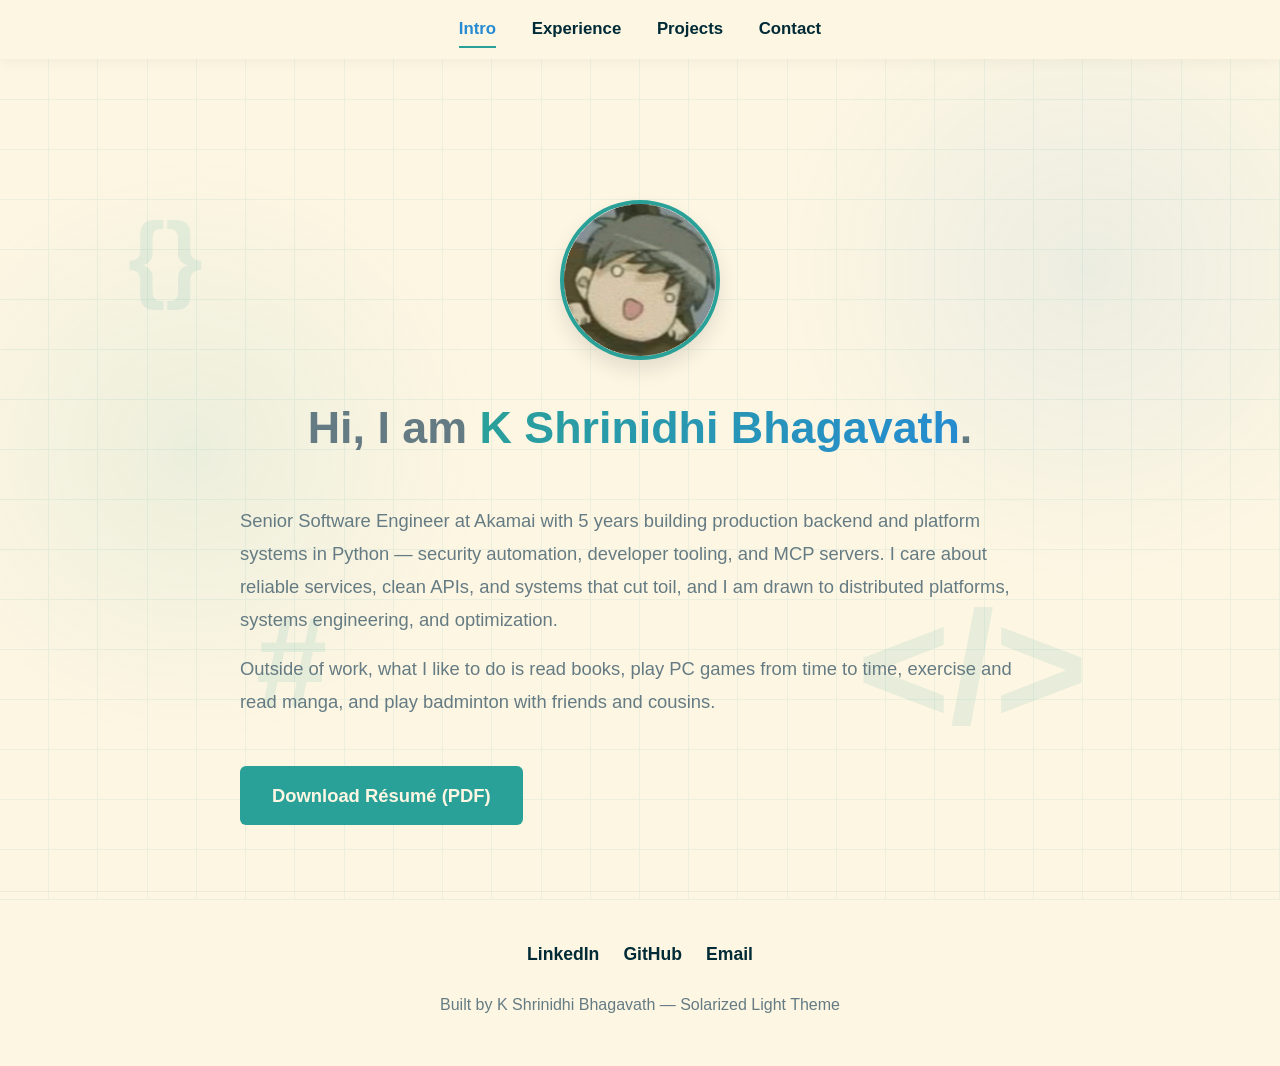
==== commit fa9bed5a: "Updating Portfolio" ====
--- a/index.html
+++ b/index.html
@@ -9,6 +9,9 @@
     <meta property="og:type" content="website">
     <meta property="og:url" content="https://kashribha.github.io/">
     <title>K Shrinidhi Bhagavath | Intro</title>
+    <link rel="icon" href="data:image/svg+xml,%3Csvg%20xmlns=%27http://www.w3.org/2000/svg%27%20viewBox=%270%200%2064%2064%27%3E%3Crect%20width=%2764%27%20height=%2764%27%20rx=%2712%27%20fill=%27%23073642%27/%3E%3Ctext%20x=%2732%27%20y=%2742%27%20font-family=%27monospace%27%20font-size=%2728%27%20fill=%27%23fdf6e3%27%20text-anchor=%27middle%27%3EKB%3C/text%3E%3C/svg%3E">
+    <link rel="canonical" href="https://kashribha.github.io/">
+
     <link rel="stylesheet" href="assets/css/style.css">
     <script src="assets/js/main.js" defer></script>
 </head>
@@ -23,7 +26,6 @@
         <a href="index.html" class="active">Intro</a>
         <a href="experience.html">Experience</a>
         <a href="projects.html">Projects</a>
-        <a href="git_projects.html">Git Projects</a>
         <a href="contact.html">Contact</a>
     </nav>
 
@@ -46,13 +48,17 @@
 
                 <div class="hero-body">
                     <p>
-                        My target or dream work is specializing in low-level systems, distributed platforms,
-                        and optimization. Currently, my work is partially on distributed systems and platforms,
-                        but mainly focuses on automation, MCP integrations, tools, and infrastructure.
+                        Senior Software Engineer at Akamai with 5 years building production backend
+                        and platform systems in Python — security automation, developer tooling, and
+                        MCP servers. I care about reliable services, clean APIs, and systems that
+                        cut toil, and I am drawn to distributed platforms, systems engineering, and optimization.
                     </p>
                     <p>
                         Outside of work, what I like to do is read books, play PC games from time to time,
                         exercise and read manga, and play badminton with friends and cousins.
+                    </p>
+                    <p class="resume-cta">
+                        <a href="resume.pdf" class="btn" download>Download Résumé (PDF)</a>
                     </p>
                 </div>
             </header>
@@ -62,7 +68,7 @@
     <footer>
         <div class="social-links">
             <a href="https://www.linkedin.com/in/kashribha/" target="_blank" rel="noopener noreferrer">LinkedIn</a>
-            <a href="https://github.com/kaybee1928" target="_blank" rel="noopener noreferrer">GitHub</a>
+            <a href="https://github.com/kashribha" target="_blank" rel="noopener noreferrer">GitHub</a>
             <a href="mailto:shrinidhibhagavath11@gmail.com">Email</a>
         </div>
         <p>Built by K Shrinidhi Bhagavath &mdash; Solarized Light Theme</p>
